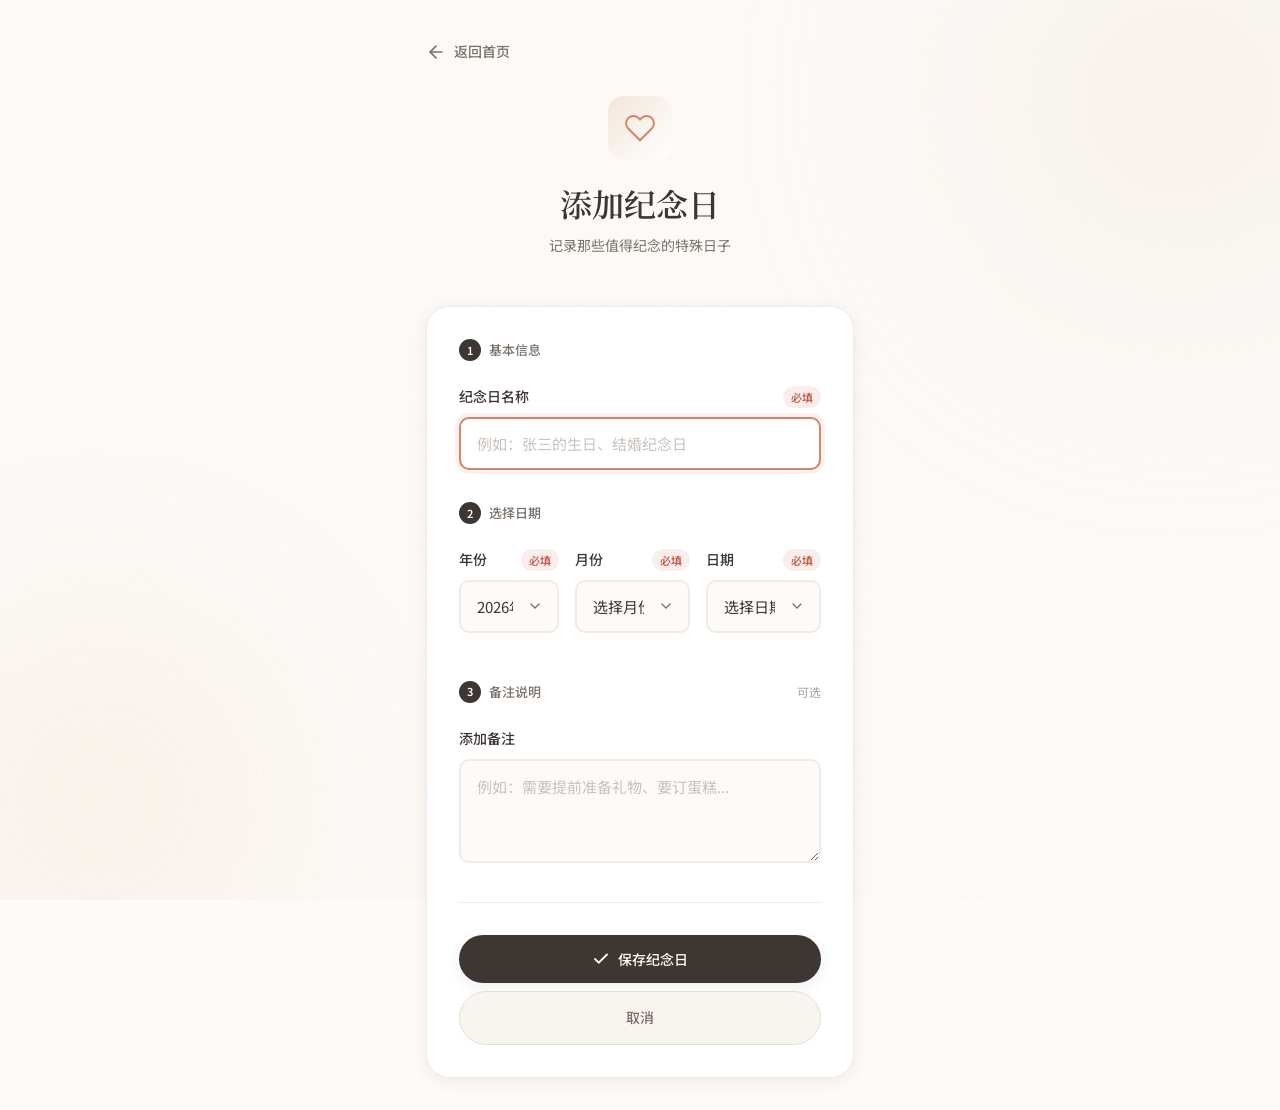
==== web/templates/add.html @ 764eef9c "Move templates to web/, fix XSS vulnerability with jsEscape, add CSRF tokens to all forms" ====
<!DOCTYPE html>
<html lang="zh-CN">
<head>
    <meta charset="UTF-8">
    <meta name="viewport" content="width=device-width, initial-scale=1.0">
    <title>添加纪念日</title>
    <link rel="preconnect" href="https://fonts.googleapis.com">
    <link rel="preconnect" href="https://fonts.gstatic.com" crossorigin>
    <link href="https://fonts.googleapis.com/css2?family=Noto+Serif+SC:wght@400;600;700&family=Noto+Sans+SC:wght@300;400;500&display=swap" rel="stylesheet">
    <link rel="stylesheet" href="/static/style.css">
</head>
<body>
    <div class="page-background">
        <div class="gradient-orb orb-1"></div>
        <div class="gradient-orb orb-2"></div>
        <div class="grain-overlay"></div>
    </div>

    <div class="container container-small">
        <nav class="back-nav">
            <a href="/" class="back-link">
                <svg width="20" height="20" viewBox="0 0 24 24" fill="none" stroke="currentColor" stroke-width="2" stroke-linecap="round">
                    <line x1="19" y1="12" x2="5" y2="12"></line>
                    <polyline points="12 19 5 12 12 5"></polyline>
                </svg>
                <span>返回首页</span>
            </a>
        </nav>

        <header class="form-header">
            <div class="form-icon">
                <svg width="32" height="32" viewBox="0 0 24 24" fill="none" stroke="currentColor" stroke-width="1.5">
                    <path d="M20.84 4.61a5.5 5.5 0 0 0-7.78 0L12 5.67l-1.06-1.06a5.5 5.5 0 0 0-7.78 7.78l1.06 1.06L12 21.23l7.78-7.78 1.06-1.06a5.5 5.5 0 0 0 0-7.78z"></path>
                </svg>
            </div>
            <h1 class="form-title">添加纪念日</h1>
            <p class="form-subtitle">记录那些值得纪念的特殊日子</p>
        </header>

        <form action="/add" method="POST" class="form">
            <input type="hidden" name="_csrf" value="{{.CSRFToken}}">
            <div class="form-section">
                <div class="form-section-title">
                    <span class="section-number">1</span>
                    <span>基本信息</span>
                </div>

                <div class="form-group">
                    <label for="name" class="form-label">
                        <span class="label-text">纪念日名称</span>
                        <span class="label-badge label-required">必填</span>
                    </label>
                    <div class="input-wrapper">
                        <input type="text" id="name" name="name" required
                               placeholder="例如：张三的生日、结婚纪念日"
                               class="form-input" autofocus>
                    </div>
                </div>
            </div>

            <div class="form-section">
                <div class="form-section-title">
                    <span class="section-number">2</span>
                    <span>选择日期</span>
                </div>

                <div class="form-row form-row-three">
                    <div class="form-group form-group-year">
                        <label for="year" class="form-label">
                            <span class="label-text">年份</span>
                            <span class="label-badge label-required">必填</span>
                        </label>
                        <div class="select-wrapper">
                            <select id="year" name="year" required class="form-select">
                                <option value="">选择年份</option>
                            </select>
                        </div>
                    </div>

                    <div class="form-group form-group-month">
                        <label for="month" class="form-label">
                            <span class="label-text">月份</span>
                            <span class="label-badge label-required">必填</span>
                        </label>
                        <div class="select-wrapper">
                            <select id="month" name="month" required class="form-select">
                                <option value="">选择月份</option>
                                <option value="01">1月 · 正月</option>
                                <option value="02">2月 · 二月</option>
                                <option value="03">3月 · 三月</option>
                                <option value="04">4月 · 四月</option>
                                <option value="05">5月 · 五月</option>
                                <option value="06">6月 · 六月</option>
                                <option value="07">7月 · 七月</option>
                                <option value="08">8月 · 八月</option>
                                <option value="09">9月 · 九月</option>
                                <option value="10">10月 · 十月</option>
                                <option value="11">11月 · 冬月</option>
                                <option value="12">12月 · 腊月</option>
                            </select>
                        </div>
                    </div>

                    <div class="form-group form-group-day">
                        <label for="day" class="form-label">
                            <span class="label-text">日期</span>
                            <span class="label-badge label-required">必填</span>
                        </label>
                        <div class="select-wrapper">
                            <select id="day" name="day" required class="form-select">
                                <option value="">选择日期</option>
                            </select>
                        </div>
                    </div>
                </div>
            </div>

            <div class="form-section">
                <div class="form-section-title">
                    <span class="section-number">3</span>
                    <span>备注说明</span>
                    <span class="section-optional">可选</span>
                </div>

                <div class="form-group">
                    <label for="description" class="form-label">
                        <span class="label-text">添加备注</span>
                    </label>
                    <textarea id="description" name="description" rows="3"
                              placeholder="例如：需要提前准备礼物、要订蛋糕..."
                              class="form-textarea"></textarea>
                </div>
            </div>

            <div class="form-actions">
                <button type="submit" class="btn btn-primary btn-block">
                    <svg width="18" height="18" viewBox="0 0 24 24" fill="none" stroke="currentColor" stroke-width="2.5" stroke-linecap="round">
                        <polyline points="20 6 9 17 4 12"></polyline>
                    </svg>
                    保存纪念日
                </button>
                <a href="/" class="btn btn-secondary btn-block">取消</a>
            </div>
        </form>
    </div>

    <script>
        // 年份选择器初始化
        const yearSelect = document.getElementById('year');
        const currentYear = new Date().getFullYear();
        for (let i = currentYear + 1; i >= 1950; i--) {
            const option = document.createElement('option');
            option.value = i;
            option.textContent = i + '年';
            if (i === currentYear) option.selected = true;
            yearSelect.appendChild(option);
        }

        // 日期选择器联动
        const monthSelect = document.getElementById('month');
        const daySelect = document.getElementById('day');

        const daysInMonth = {
            '01': 31, '02': 29, '03': 31, '04': 30,
            '05': 31, '06': 30, '07': 31, '08': 31,
            '09': 30, '10': 31, '11': 30, '12': 31
        };

        function updateDays() {
            const month = monthSelect.value;
            const days = daysInMonth[month] || 31;
            const currentDay = daySelect.value;

            daySelect.innerHTML = '<option value="">选择日期</option>';
            for (let i = 1; i <= days; i++) {
                const option = document.createElement('option');
                option.value = i.toString().padStart(2, '0');
                option.textContent = i + '日';
                daySelect.appendChild(option);
            }

            if (currentDay && parseInt(currentDay) <= days) {
                daySelect.value = currentDay;
            }
        }

        monthSelect.addEventListener('change', updateDays);

        // 初始化日期选项
        for (let i = 1; i <= 31; i++) {
            const option = document.createElement('option');
            option.value = i.toString().padStart(2, '0');
            option.textContent = i + '日';
            daySelect.appendChild(option);
        }
    </script>
</body>
</html>
---- static/style.css ----
/* ═══════════════════════════════════════════════════════════════════
   纪念日提醒 · 温馨版样式
   Design Philosophy: Warm, Elegant, Memorable, Thoughtful
   ═══════════════════════════════════════════════════════════════════ */

/* ────────────────────────────────────────────────────────────────── */
/* CSS Variables                                                      */
/* ────────────────────────────────────────────────────────────────── */
:root {
    /* Colors - Warm & Sophisticated */
    --bg-primary: #fdfaf7;
    --bg-secondary: #f8f4ef;
    --bg-card: #ffffff;
    --bg-card-hover: #fffcf9;

    --text-primary: #3d3632;
    --text-secondary: #7a726a;
    --text-muted: #a9a29e;
    --text-light: #c9c2bc;

    --accent-warm: #d4846a;
    --accent-rose: #c97064;
    --accent-gold: #d4a574;
    --accent-cream: #f2e6d9;

    --today-primary: #c05646;
    --today-secondary: #d4786a;
    --soon-primary: #d4846a;
    --soon-secondary: #e8a88a;

    --border-light: #f0ebe5;
    --border-medium: #e5ddd4;
    --border-subtle: rgba(61, 54, 50, 0.08);

    /* Shadows */
    --shadow-xs: 0 1px 2px rgba(61, 54, 50, 0.04);
    --shadow-sm: 0 2px 8px rgba(61, 54, 50, 0.06);
    --shadow-md: 0 4px 16px rgba(61, 54, 50, 0.08);
    --shadow-lg: 0 8px 32px rgba(61, 54, 50, 0.1);
    --shadow-xl: 0 16px 48px rgba(61, 54, 50, 0.12);
    --shadow-glow: 0 0 40px rgba(212, 132, 106, 0.15);

    /* Spacing */
    --space-2xs: 0.125rem;
    --space-xs: 0.25rem;
    --space-sm: 0.5rem;
    --space-md: 1rem;
    --space-lg: 1.5rem;
    --space-xl: 2rem;
    --space-2xl: 3rem;
    --space-3xl: 4rem;

    /* Border Radius */
    --radius-sm: 6px;
    --radius-md: 10px;
    --radius-lg: 16px;
    --radius-xl: 24px;
    --radius-full: 9999px;

    /* Typography */
    --font-serif: "Noto Serif SC", "Songti SC", serif;
    --font-sans: "Noto Sans SC", "PingFang SC", sans-serif;

    /* Transitions */
    --transition-fast: 0.15s ease;
    --transition-normal: 0.25s ease;
    --transition-slow: 0.4s cubic-bezier(0.4, 0, 0.2, 1);
}

/* ────────────────────────────────────────────────────────────────── */
/* Reset & Base                                                       */
/* ────────────────────────────────────────────────────────────────── */
*, *::before, *::after {
    margin: 0;
    padding: 0;
    box-sizing: border-box;
}

html {
    font-size: 16px;
    -webkit-font-smoothing: antialiased;
    -moz-osx-font-smoothing: grayscale;
}

body {
    font-family: var(--font-sans);
    background-color: var(--bg-primary);
    color: var(--text-primary);
    min-height: 100vh;
    line-height: 1.7;
    overflow-x: hidden;
}

body.loaded {
    opacity: 1;
}

/* ────────────────────────────────────────────────────────────────── */
/* Background Effects                                                 */
/* ────────────────────────────────────────────────────────────────── */
.page-background {
    position: fixed;
    inset: 0;
    pointer-events: none;
    z-index: 0;
    overflow: hidden;
}

.gradient-orb {
    position: absolute;
    border-radius: 50%;
    filter: blur(100px);
    opacity: 0.5;
}

.orb-1 {
    width: 600px;
    height: 600px;
    background: radial-gradient(circle, var(--accent-cream) 0%, transparent 70%);
    top: -200px;
    right: -200px;
    animation: float-orb 25s ease-in-out infinite;
}

.orb-2 {
    width: 500px;
    height: 500px;
    background: radial-gradient(circle, rgba(212, 165, 116, 0.3) 0%, transparent 70%);
    bottom: -150px;
    left: -150px;
    animation: float-orb 30s ease-in-out infinite reverse;
}

.orb-3 {
    width: 300px;
    height: 300px;
    background: radial-gradient(circle, rgba(201, 112, 100, 0.2) 0%, transparent 70%);
    top: 50%;
    left: 50%;
    transform: translate(-50%, -50%);
    animation: float-orb 20s ease-in-out infinite;
}

@keyframes float-orb {
    0%, 100% { transform: translate(0, 0) scale(1); }
    25% { transform: translate(40px, -40px) scale(1.1); }
    50% { transform: translate(-30px, 30px) scale(0.95); }
    75% { transform: translate(30px, 40px) scale(1.05); }
}

.grain-overlay {
    position: absolute;
    inset: 0;
    background-image: url("data:image/svg+xml,%3Csvg viewBox='0 0 400 400' xmlns='http://www.w3.org/2000/svg'%3E%3Cfilter id='noiseFilter'%3E%3CfeTurbulence type='fractalNoise' baseFrequency='0.9' numOctaves='4' stitchTiles='stitch'/%3E%3C/filter%3E%3Crect width='100%25' height='100%25' filter='url(%23noiseFilter)'/%3E%3C/svg%3E");
    opacity: 0.03;
    pointer-events: none;
}

/* ────────────────────────────────────────────────────────────────── */
/* Container                                                          */
/* ────────────────────────────────────────────────────────────────── */
.container {
    position: relative;
    z-index: 1;
    max-width: 680px;
    margin: 0 auto;
    padding: var(--space-xl) var(--space-md);
}

.container-small {
    max-width: 460px;
}

/* ────────────────────────────────────────────────────────────────── */
/* Hero Header                                                        */
/* ────────────────────────────────────────────────────────────────── */
.hero {
    text-align: center;
    padding: var(--space-2xl) 0 var(--space-xl);
}

.hero-content {
    animation: hero-fade-in 0.8s ease-out;
}

.hero-eyebrow {
    font-size: 11px;
    font-weight: 500;
    letter-spacing: 0.2em;
    text-transform: uppercase;
    color: var(--text-muted);
    margin-bottom: var(--space-sm);
}

.hero-title {
    font-family: var(--font-serif);
    font-size: clamp(2.5rem, 10vw, 3.5rem);
    font-weight: 700;
    color: var(--text-primary);
    letter-spacing: 0.08em;
    line-height: 1.2;
    margin-bottom: var(--space-sm);
}

.hero-subtitle {
    font-size: 15px;
    color: var(--text-secondary);
    letter-spacing: 0.05em;
    margin-bottom: var(--space-lg);
}

.hero-date {
    display: inline-flex;
    align-items: center;
    gap: var(--space-md);
    padding: var(--space-sm) var(--space-lg);
    background: var(--bg-card);
    border-radius: var(--radius-full);
    box-shadow: var(--shadow-sm);
    border: 1px solid var(--border-light);
}

.date-decorator {
    width: 6px;
    height: 6px;
    background: var(--accent-warm);
    border-radius: 50%;
    opacity: 0.6;
}

.date-text {
    font-family: var(--font-serif);
    font-size: 14px;
    font-weight: 500;
    color: var(--text-secondary);
}

@keyframes hero-fade-in {
    from {
        opacity: 0;
        transform: translateY(20px);
    }
    to {
        opacity: 1;
        transform: translateY(0);
    }
}

/* ────────────────────────────────────────────────────────────────── */
/* Buttons                                                            */
/* ────────────────────────────────────────────────────────────────── */
.btn {
    display: inline-flex;
    align-items: center;
    justify-content: center;
    gap: var(--space-sm);
    padding: 14px 28px;
    border: none;
    border-radius: var(--radius-full);
    font-family: var(--font-sans);
    font-size: 14px;
    font-weight: 500;
    cursor: pointer;
    text-decoration: none;
    transition: all var(--transition-normal);
    position: relative;
}

.btn-primary {
    background: var(--text-primary);
    color: var(--bg-primary);
    box-shadow: var(--shadow-md);
}

.btn-primary:hover {
    background: var(--text-secondary);
    transform: translateY(-2px);
    box-shadow: var(--shadow-lg);
}

.btn-primary:active {
    transform: translateY(0);
}

.btn-secondary {
    background: var(--bg-secondary);
    color: var(--text-secondary);
    border: 1px solid var(--border-medium);
}

.btn-secondary:hover {
    background: var(--border-light);
    color: var(--text-primary);
}

.btn-block {
    width: 100%;
}

.btn-lg {
    padding: 16px 32px;
    font-size: 15px;
}

.btn-float {
    margin-top: var(--space-xl);
    animation: btn-fade-in 0.8s ease-out 0.3s both;
}

@keyframes btn-fade-in {
    from {
        opacity: 0;
        transform: translateY(10px);
    }
    to {
        opacity: 1;
        transform: translateY(0);
    }
}

/* ────────────────────────────────────────────────────────────────── */
/* Timeline Cards                                                     */
/* ────────────────────────────────────────────────────────────────── */
.timeline {
    display: flex;
    flex-direction: column;
    gap: var(--space-lg);
    padding-top: var(--space-md);
}

.card {
    position: relative;
    display: flex;
    gap: var(--space-md);
    animation: card-fade-in 0.5s ease-out both;
}

@keyframes card-fade-in {
    from {
        opacity: 0;
        transform: translateY(16px);
    }
    to {
        opacity: 1;
        transform: translateY(0);
    }
}

.card-timeline {
    display: flex;
    flex-direction: column;
    align-items: center;
    flex-shrink: 0;
    width: 24px;
}

.timeline-dot {
    width: 12px;
    height: 12px;
    border-radius: 50%;
    background: var(--bg-card);
    border: 2.5px solid var(--accent-gold);
    margin-top: 22px;
    transition: all var(--transition-normal);
    position: relative;
    z-index: 2;
}

.timeline-line {
    flex: 1;
    width: 2px;
    background: linear-gradient(to bottom, var(--border-light) 0%, transparent 100%);
    margin-top: var(--space-xs);
    min-height: 20px;
}

.card:last-child .timeline-line {
    display: none;
}

.card-upcoming .timeline-dot {
    background: var(--soon-primary);
    border-color: var(--soon-primary);
    box-shadow: 0 0 0 4px rgba(212, 132, 106, 0.2);
}

.card-today .timeline-dot {
    background: var(--today-primary);
    border-color: var(--today-primary);
    box-shadow: 0 0 0 6px rgba(192, 86, 70, 0.2);
    animation: dot-pulse 2s ease-in-out infinite;
}

@keyframes dot-pulse {
    0%, 100% { box-shadow: 0 0 0 6px rgba(192, 86, 70, 0.2); }
    50% { box-shadow: 0 0 0 10px rgba(192, 86, 70, 0.1); }
}

.card-content {
    flex: 1;
    background: var(--bg-card);
    border-radius: var(--radius-lg);
    padding: var(--space-lg);
    box-shadow: var(--shadow-xs);
    border: 1px solid var(--border-light);
    transition: all var(--transition-normal);
}

.card:hover .card-content {
    background: var(--bg-card-hover);
    box-shadow: var(--shadow-sm);
    border-color: var(--border-medium);
}

.card-upcoming .card-content {
    background: linear-gradient(135deg, #fffbf8 0%, var(--bg-card) 100%);
    border-color: rgba(212, 132, 106, 0.25);
}

.card-today .card-content {
    background: linear-gradient(135deg, #fff7f5 0%, #fffbf8 100%);
    border-color: rgba(192, 86, 70, 0.3);
    box-shadow: var(--shadow-md);
}

/* ────────────────────────────────────────────────────────────────── */
/* Card Header                                                        */
/* ────────────────────────────────────────────────────────────────── */
.card-header {
    display: flex;
    justify-content: space-between;
    align-items: center;
    gap: var(--space-md);
    margin-bottom: var(--space-md);
}

.card-title-group {
    flex: 1;
    min-width: 0;
}

.card-title {
    font-family: var(--font-serif);
    font-size: 1.2rem;
    font-weight: 600;
    color: var(--text-primary);
    line-height: 1.4;
    margin-bottom: var(--space-2xs);
}

.card-meta {
    display: flex;
    align-items: center;
    flex-wrap: wrap;
    gap: var(--space-xs);
    font-size: 13px;
    color: var(--text-muted);
}

.meta-item {
    display: flex;
    align-items: center;
    gap: var(--space-xs);
}

.meta-icon {
    opacity: 0.6;
}

.meta-divider {
    opacity: 0.4;
}

.meta-highlight {
    color: var(--text-secondary);
    font-weight: 500;
}

.meta-stats {
    margin-left: var(--space-xs);
}

.stats-badge {
    display: inline-flex;
    align-items: center;
    padding: 2px 8px;
    background: linear-gradient(135deg, var(--accent-cream) 0%, rgba(212, 165, 116, 0.15) 100%);
    border-radius: var(--radius-full);
    font-size: 12px;
    color: var(--accent-warm);
}

.stats-badge strong {
    font-weight: 600;
    margin: 0 2px;
    color: var(--today-primary);
}

.card-header-right {
    display: flex;
    align-items: center;
    gap: var(--space-sm);
    flex-shrink: 0;
}

.card-actions-inline {
    display: flex;
    align-items: center;
    gap: var(--space-xs);
}

.card-actions-inline .btn-edit,
.card-actions-inline .btn-delete {
    padding: 6px;
    border: none;
    background: transparent;
    color: var(--text-muted);
}

.card-actions-inline .btn-edit:hover {
    color: var(--accent-warm);
    background: rgba(212, 132, 106, 0.1);
}

.card-actions-inline .btn-delete:hover {
    color: var(--today-primary);
    background: rgba(192, 86, 70, 0.1);
}

.card-actions-inline .delete-form {
    margin: 0;
}

.card-actions-inline .btn-edit svg,
.card-actions-inline .btn-delete svg {
    width: 16px;
    height: 16px;
}

/* ────────────────────────────────────────────────────────────────── */
/* Card Footer                                                        */
/* ────────────────────────────────────────────────────────────────── */
.card-footer {
    display: flex;
    justify-content: center;
    margin-top: var(--space-md);
    padding-top: var(--space-md);
    border-top: 1px solid var(--border-light);
}

.card-footer-actions {
    display: flex;
    align-items: center;
    gap: var(--space-md);
}

.delete-form {
    display: inline-block;
    margin: 0;
}

.btn-delete, .btn-edit {
    display: inline-flex;
    align-items: center;
    gap: var(--space-xs);
    padding: 6px 14px;
    font-size: 13px;
    border-radius: var(--radius-sm);
    text-decoration: none;
    cursor: pointer;
    transition: all var(--transition-fast);
}

.btn-delete {
    background: transparent;
    border: 1px solid var(--border-medium);
    color: var(--text-muted);
    font-family: var(--font-sans);
}

.btn-delete:hover {
    color: var(--today-primary);
    border-color: var(--today-primary);
    background: rgba(192, 86, 70, 0.05);
}

.btn-edit {
    background: transparent;
    border: 1px solid var(--border-medium);
    color: var(--text-muted);
}

.btn-edit:hover {
    color: var(--accent-warm);
    border-color: var(--accent-warm);
    background: rgba(212, 132, 106, 0.05);
}

.btn-delete svg, .btn-edit svg {
    width: 14px;
    height: 14px;
    opacity: 0.7;
}

.btn-delete:hover svg, .btn-edit:hover svg {
    opacity: 1;
}

/* ────────────────────────────────────────────────────────────────── */
/* Card Footer Info                                                   */
/* ────────────────────────────────────────────────────────────────── */
.card-footer-info {
    display: flex;
    justify-content: flex-end;
    margin-top: var(--space-md);
    padding-top: var(--space-sm);
}

.next-anniversary {
    font-size: 12px;
    color: var(--text-muted);
    padding: 4px 10px;
    background: var(--bg-secondary);
    border-radius: var(--radius-sm);
}

/* ────────────────────────────────────────────────────────────────── */
/* Countdown Badge                                                    */
/* ────────────────────────────────────────────────────────────────── */
.card-countdown {
    flex-shrink: 0;
}

.countdown-badge {
    display: flex;
    align-items: baseline;
    gap: var(--space-xs);
    padding: 10px 18px;
    border-radius: var(--radius-lg);
    font-size: 13px;
    font-weight: 500;
    white-space: nowrap;
    flex-shrink: 0;
}

.countdown-normal {
    background: var(--bg-secondary);
    color: var(--text-secondary);
}

.countdown-soon {
    background: linear-gradient(135deg, var(--soon-primary) 0%, var(--soon-secondary) 100%);
    color: white;
}

.countdown-today {
    background: linear-gradient(135deg, var(--today-primary) 0%, var(--today-secondary) 100%);
    color: white;
    animation: badge-glow 2s ease-in-out infinite;
}

@keyframes badge-glow {
    0%, 100% { box-shadow: 0 2px 12px rgba(192, 86, 70, 0.3); }
    50% { box-shadow: 0 4px 20px rgba(192, 86, 70, 0.4); }
}

.countdown-number {
    font-size: 1.8em;
    font-weight: 700;
    line-height: 1;
}

.countdown-unit {
    font-size: 0.9em;
    opacity: 0.85;
}

.countdown-sparkle {
    font-size: 0.7em;
    animation: sparkle 1.5s ease-in-out infinite;
}

.countdown-sparkle:last-child {
    animation-delay: 0.75s;
}

@keyframes sparkle {
    0%, 100% { opacity: 0.6; transform: scale(1); }
    50% { opacity: 1; transform: scale(1.2); }
}

/* ────────────────────────────────────────────────────────────────── */
/* Card Note                                                          */
/* ────────────────────────────────────────────────────────────────── */
.card-note {
    display: flex;
    gap: var(--space-sm);
    padding: var(--space-md);
    background: var(--bg-secondary);
    border-radius: var(--radius-md);
    margin-top: var(--space-sm);
    border: 1px solid var(--border-light);
}

.note-quote {
    color: var(--accent-gold);
    opacity: 0.6;
    flex-shrink: 0;
    line-height: 1;
}

.note-text {
    font-size: 13px;
    color: var(--text-secondary);
    line-height: 1.6;
}

/* ────────────────────────────────────────────────────────────────── */
/* Card Actions                                                       */
/* ────────────────────────────────────────────────────────────────── */
.delete-form {
    display: inline-block;
}

.btn-delete {
    display: inline-flex;
    align-items: center;
    gap: var(--space-xs);
    padding: 6px 12px;
    background: transparent;
    border: none;
    border-radius: var(--radius-sm);
    font-family: var(--font-sans);
    font-size: 13px;
    color: var(--text-muted);
    cursor: pointer;
    transition: all var(--transition-fast);
}

.btn-delete:hover {
    color: var(--today-primary);
    background: rgba(192, 86, 70, 0.08);
}

.btn-delete svg {
    opacity: 0.7;
}

.btn-delete:hover svg {
    opacity: 1;
}

.btn-edit {
    display: inline-flex;
    align-items: center;
    gap: var(--space-xs);
    padding: 6px 12px;
    background: transparent;
    border: none;
    border-radius: var(--radius-sm);
    font-family: var(--font-sans);
    font-size: 13px;
    color: var(--text-muted);
    text-decoration: none;
    cursor: pointer;
    transition: all var(--transition-fast);
}

.btn-edit:hover {
    color: var(--accent-warm);
    background: rgba(212, 132, 106, 0.08);
}

.btn-edit svg {
    opacity: 0.7;
}

.btn-edit:hover svg {
    opacity: 1;
}

/* ────────────────────────────────────────────────────────────────── */
/* Timeline End                                                       */
/* ────────────────────────────────────────────────────────────────── */
.timeline-end {
    display: flex;
    align-items: center;
    justify-content: center;
    gap: var(--space-sm);
    padding: var(--space-xl) 0;
    color: var(--text-muted);
    font-size: 13px;
}

.timeline-end-dot {
    width: 8px;
    height: 8px;
    background: var(--border-medium);
    border-radius: 50%;
}

/* ────────────────────────────────────────────────────────────────── */
/* Empty State                                                        */
/* ────────────────────────────────────────────────────────────────── */
.empty-state {
    text-align: center;
    padding: var(--space-3xl) var(--space-xl);
    animation: fade-in-up 0.6s ease-out;
}

@keyframes fade-in-up {
    from {
        opacity: 0;
        transform: translateY(24px);
    }
    to {
        opacity: 1;
        transform: translateY(0);
    }
}

.empty-illustration {
    position: relative;
    width: 140px;
    height: 140px;
    margin: 0 auto var(--space-xl);
}

.empty-rings {
    position: absolute;
    inset: 0;
}

.empty-ring {
    position: absolute;
    border-radius: 50%;
    border: 1px solid var(--border-light);
    animation: ring-expand 3s ease-in-out infinite;
}

.ring-1 {
    inset: 0;
    animation-delay: 0s;
}

.ring-2 {
    inset: 15px;
    animation-delay: 0.5s;
}

.ring-3 {
    inset: 30px;
    animation-delay: 1s;
}

@keyframes ring-expand {
    0%, 100% { transform: scale(1); opacity: 0.5; }
    50% { transform: scale(1.05); opacity: 0.8; }
}

.empty-calendar {
    position: absolute;
    inset: 40px;
    display: flex;
    align-items: center;
    justify-content: center;
    background: var(--bg-card);
    border-radius: var(--radius-lg);
    box-shadow: var(--shadow-md);
    color: var(--accent-warm);
}

.empty-title {
    font-family: var(--font-serif);
    font-size: 1.4rem;
    font-weight: 600;
    color: var(--text-primary);
    margin-bottom: var(--space-sm);
}

.empty-text {
    color: var(--text-secondary);
    font-size: 14px;
    line-height: 1.8;
    margin-bottom: var(--space-xl);
}

/* ────────────────────────────────────────────────────────────────── */
/* Back Navigation                                                    */
/* ────────────────────────────────────────────────────────────────── */
.back-nav {
    margin-bottom: var(--space-lg);
}

.back-link {
    display: inline-flex;
    align-items: center;
    gap: var(--space-sm);
    color: var(--text-secondary);
    text-decoration: none;
    font-size: 14px;
    font-weight: 500;
    padding: var(--space-sm) 0;
    transition: color var(--transition-fast);
}

.back-link:hover {
    color: var(--text-primary);
}

/* ────────────────────────────────────────────────────────────────── */
/* Form Header                                                        */
/* ────────────────────────────────────────────────────────────────── */
.form-header {
    text-align: center;
    margin-bottom: var(--space-2xl);
    animation: fade-in-up 0.6s ease-out;
}

.form-icon {
    width: 64px;
    height: 64px;
    margin: 0 auto var(--space-md);
    display: flex;
    align-items: center;
    justify-content: center;
    background: linear-gradient(135deg, var(--accent-cream) 0%, var(--bg-card) 100%);
    border-radius: var(--radius-lg);
    color: var(--accent-warm);
}

.form-title {
    font-family: var(--font-serif);
    font-size: clamp(1.5rem, 6vw, 2rem);
    font-weight: 600;
    color: var(--text-primary);
    margin-bottom: var(--space-xs);
}

.form-subtitle {
    color: var(--text-secondary);
    font-size: 14px;
}

/* ────────────────────────────────────────────────────────────────── */
/* Form                                                               */
/* ────────────────────────────────────────────────────────────────── */
.form {
    background: var(--bg-card);
    border-radius: var(--radius-xl);
    padding: var(--space-xl);
    box-shadow: var(--shadow-md);
    border: 1px solid var(--border-light);
    animation: fade-in-up 0.6s ease-out 0.1s both;
}

.form-section {
    margin-bottom: var(--space-xl);
}

.form-section:last-of-type {
    margin-bottom: var(--space-lg);
}

.form-section-title {
    display: flex;
    align-items: center;
    gap: var(--space-sm);
    margin-bottom: var(--space-lg);
    font-size: 13px;
    font-weight: 500;
    color: var(--text-secondary);
}

.section-number {
    width: 22px;
    height: 22px;
    display: flex;
    align-items: center;
    justify-content: center;
    background: var(--text-primary);
    color: var(--bg-primary);
    border-radius: 50%;
    font-size: 11px;
    font-weight: 600;
}

.section-optional {
    margin-left: auto;
    font-size: 12px;
    color: var(--text-muted);
    font-weight: 400;
}

.form-group {
    margin-bottom: var(--space-md);
}

.form-row {
    display: flex;
    gap: var(--space-md);
}

.form-group-month,
.form-group-day {
    flex: 1;
}

.form-row-three {
    display: flex;
    gap: var(--space-md);
}

.form-group-year {
    flex: 0 0 100px;
}

/* ────────────────────────────────────────────────────────────────── */
/* Form Labels                                                        */
/* ────────────────────────────────────────────────────────────────── */
.form-label {
    display: flex;
    align-items: center;
    justify-content: space-between;
    margin-bottom: var(--space-sm);
}

.label-text {
    font-size: 14px;
    font-weight: 500;
    color: var(--text-primary);
}

.label-badge {
    font-size: 11px;
    font-weight: 500;
    padding: 2px 8px;
    border-radius: var(--radius-full);
}

.label-required {
    background: rgba(192, 86, 70, 0.1);
    color: var(--today-primary);
}

/* ────────────────────────────────────────────────────────────────── */
/* Form Inputs                                                        */
/* ────────────────────────────────────────────────────────────────── */
.form-input,
.form-select,
.form-textarea {
    width: 100%;
    padding: 14px 16px;
    border: 2px solid var(--border-light);
    border-radius: var(--radius-md);
    font-family: var(--font-sans);
    font-size: 15px;
    color: var(--text-primary);
    background: var(--bg-primary);
    transition: all var(--transition-fast);
}

.form-input:hover,
.form-select:hover,
.form-textarea:hover {
    border-color: var(--border-medium);
}

.form-input:focus,
.form-select:focus,
.form-textarea:focus {
    outline: none;
    border-color: var(--accent-warm);
    background: var(--bg-card);
    box-shadow: 0 0 0 4px rgba(212, 132, 106, 0.1);
}

.form-input::placeholder,
.form-textarea::placeholder {
    color: var(--text-light);
}

.select-wrapper {
    position: relative;
}

.form-select {
    cursor: pointer;
    appearance: none;
    background-image: url("data:image/svg+xml,%3Csvg xmlns='http://www.w3.org/2000/svg' width='16' height='16' viewBox='0 0 24 24' fill='none' stroke='%237a726a' stroke-width='2' stroke-linecap='round'%3E%3Cpolyline points='6 9 12 15 18 9'%3E%3C/polyline%3E%3C/svg%3E");
    background-repeat: no-repeat;
    background-position: right 14px center;
    padding-right: 44px;
}

.form-textarea {
    resize: vertical;
    min-height: 90px;
    line-height: 1.6;
}

/* ────────────────────────────────────────────────────────────────── */
/* Form Actions                                                       */
/* ────────────────────────────────────────────────────────────────── */
.form-actions {
    display: flex;
    flex-direction: column;
    gap: var(--space-sm);
    margin-top: var(--space-xl);
    padding-top: var(--space-xl);
    border-top: 1px solid var(--border-light);
}

/* ────────────────────────────────────────────────────────────────── */
/* Footer                                                             */
/* ────────────────────────────────────────────────────────────────── */
.footer {
    text-align: center;
    padding: var(--space-2xl) 0;
}

.footer-content {
    display: inline-flex;
    align-items: center;
    gap: var(--space-xs);
    color: var(--text-light);
    font-size: 12px;
}

.footer-icon {
    color: var(--accent-warm);
}

/* ────────────────────────────────────────────────────────────────── */
/* Responsive                                                         */
/* ────────────────────────────────────────────────────────────────── */
@media (max-width: 600px) {
    .container {
        padding: var(--space-md) var(--space-sm);
    }

    .card-header {
        flex-direction: column;
        gap: var(--space-sm);
    }

    .card-countdown {
        align-self: flex-start;
    }

    .form-row {
        flex-direction: column;
        gap: var(--space-md);
    }

    .form {
        padding: var(--space-lg);
    }

    .hero {
        padding: var(--space-xl) 0;
    }

    .orb-1, .orb-2, .orb-3 {
        opacity: 0.3;
    }
}
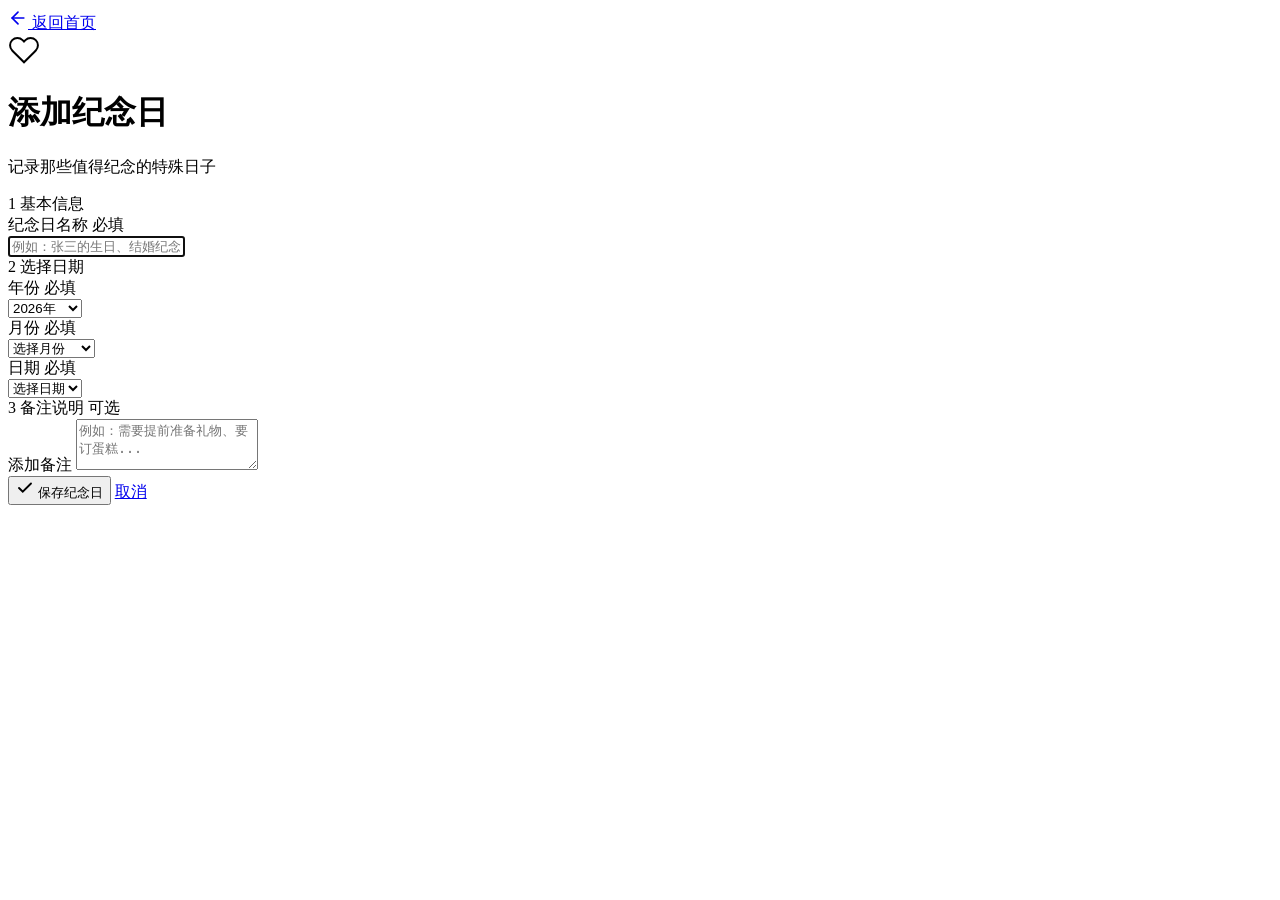
==== commit 4211f159: "feat: multi-user auth, SQLite storage, UI cleanup - Add registration/login with bcrypt + HMAC sessio" ====
--- a/web/templates/add.html
+++ b/web/templates/add.html
@@ -4,6 +4,7 @@
     <meta charset="UTF-8">
     <meta name="viewport" content="width=device-width, initial-scale=1.0">
     <title>添加纪念日</title>
+    <link rel="icon" type="image/svg+xml" href="/static/favicon.svg">
     <link rel="preconnect" href="https://fonts.googleapis.com">
     <link rel="preconnect" href="https://fonts.gstatic.com" crossorigin>
     <link href="https://fonts.googleapis.com/css2?family=Noto+Serif+SC:wght@400;600;700&family=Noto+Sans+SC:wght@300;400;500&display=swap" rel="stylesheet">
@@ -13,6 +14,7 @@
     <div class="page-background">
         <div class="gradient-orb orb-1"></div>
         <div class="gradient-orb orb-2"></div>
+        <div class="gradient-orb orb-3"></div>
         <div class="grain-overlay"></div>
     </div>
 
